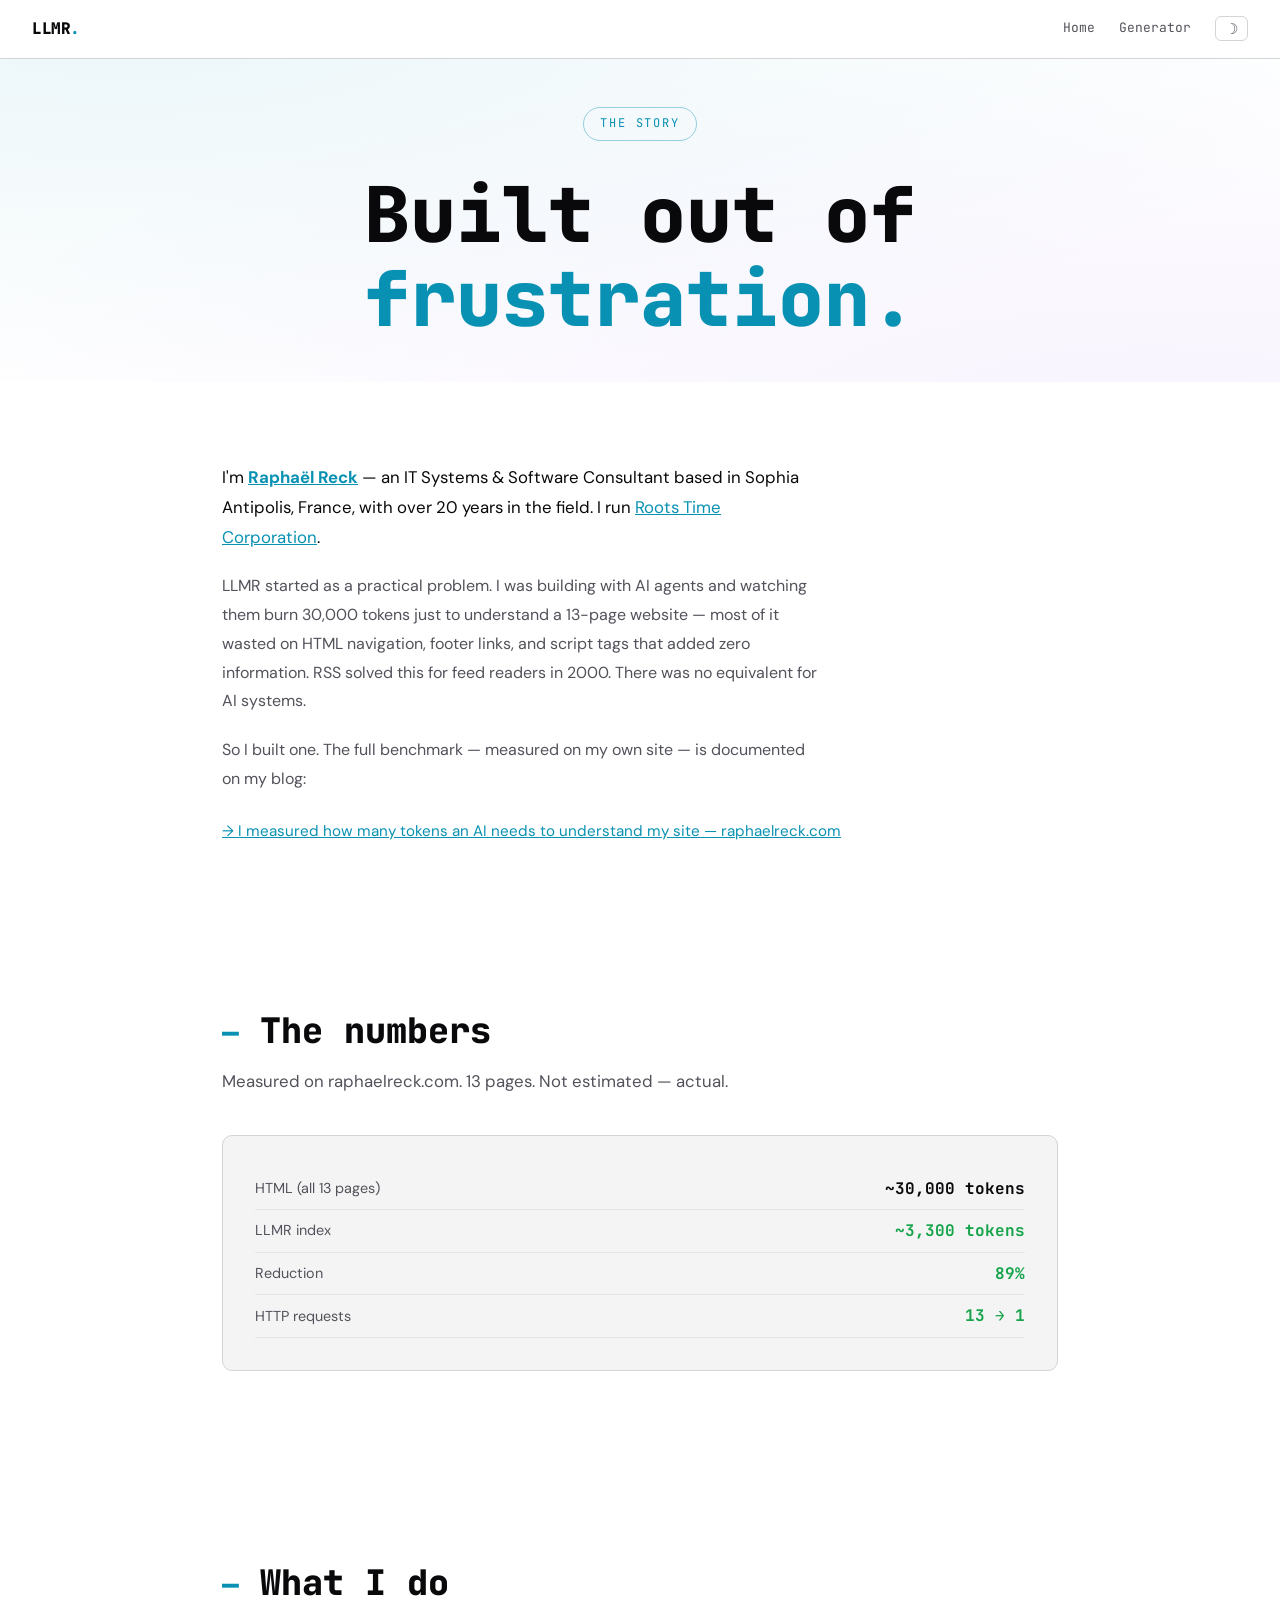
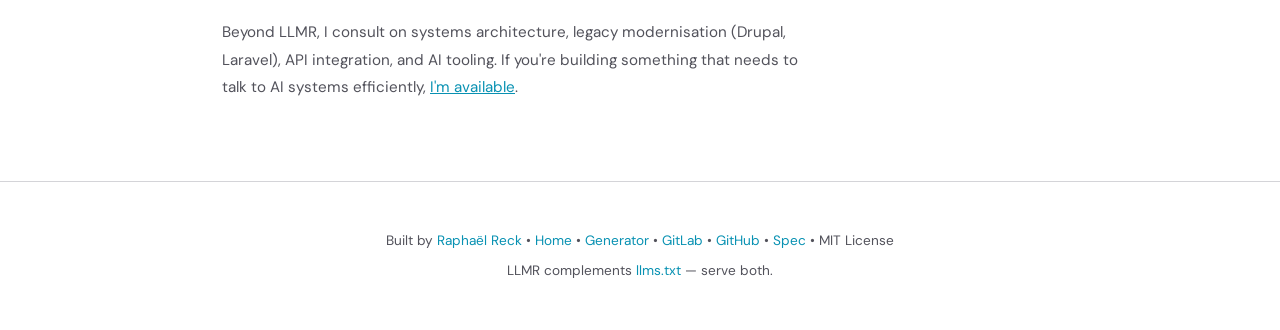
==== about.html @ afdcf579 "New structure — reorganised assets public/style/style.css — moved from root; added dark/light CSS va" ====
<!DOCTYPE html>
<html lang="en">
<head>
    <meta charset="UTF-8">
    <meta name="viewport" content="width=device-width, initial-scale=1.0">

    <title>About LLMR — Built by Raphaël Reck</title>
    <meta name="description" content="LLMR was built by Raphaël Reck, an IT Systems &amp; Software Consultant with 20+ years of experience. Read the story behind the format.">
    <meta name="author" content="Raphaël Reck">
    <meta name="robots" content="index, follow">
    <link rel="canonical" href="https://open-llmr.org/about">
    <link rel="sitemap" type="application/xml" href="/sitemap.xml">

    <script type="application/ld+json">
    {
      "@context": "https://schema.org",
      "@type": "AboutPage",
      "name": "About LLMR",
      "url": "https://open-llmr.org/about",
      "description": "The story behind LLMR and its creator.",
      "author": {
        "@type": "Person",
        "name": "Raphaël Reck",
        "url": "https://raphaelreck.com",
        "jobTitle": "IT Systems & Software Consultant",
        "sameAs": [
          "https://raphaelreck.com",
          "https://gitlab.com/open-llmr",
          "https://github.com/djassoRaph"
        ]
      }
    }
    </script>

    <meta property="og:type" content="profile">
    <meta property="og:url" content="https://open-llmr.org/about">
    <meta property="og:site_name" content="LLMR">
    <meta property="og:title" content="About LLMR — Built by Raphaël Reck">
    <meta property="og:description" content="LLMR was built by Raphaël Reck, an IT Systems &amp; Software Consultant with 20+ years of experience.">
    <meta property="og:image" content="https://open-llmr.org/og-image.png">
    <meta property="og:locale" content="en_US">

    <meta name="twitter:card" content="summary_large_image">
    <meta name="twitter:url" content="https://open-llmr.org/about">
    <meta name="twitter:title" content="About LLMR — Built by Raphaël Reck">
    <meta name="twitter:description" content="Built out of frustration. Raphaël Reck on why AI needed RSS — and why he built it.">
    <meta name="twitter:image" content="https://open-llmr.org/og-image.png">

    <link rel="llmr" type="application/json" href="/llmr.json">
    <link rel="preconnect" href="https://fonts.googleapis.com">
    <link rel="preconnect" href="https://fonts.gstatic.com" crossorigin>
    <link href="https://fonts.googleapis.com/css2?family=JetBrains+Mono:wght@400;700;800&family=DM+Sans:wght@400;500;700&display=swap" rel="stylesheet">
    <link rel="stylesheet" href="public/style/style.css">

    <script>
        (function() {
            var t = localStorage.getItem('llmr-theme') ||
                    (window.matchMedia('(prefers-color-scheme: light)').matches ? 'light' : 'dark');
            document.documentElement.setAttribute('data-theme', t);
        })();
    </script>
</head>
<body>

<nav>
    <a class="nav-logo" href="/">LLMR<span>.</span></a>
    <div class="nav-links">
        <a href="/">Home</a>
        <a href="/generate">Generator</a>
        <button class="theme-toggle" id="themeToggle" aria-label="Switch to light mode">☀</button>
    </div>
</nav>

<main>

<div class="hero hero--compact">
    <div class="badge">The story</div>
    <h1>Built out of<br><span class="accent">frustration.</span></h1>
</div>

<section>
    <p class="prose">
        I'm <a href="https://raphaelreck.com" rel="author"><strong>Raphaël Reck</strong></a> — an IT Systems &amp; Software
        Consultant based in Sophia Antipolis, France, with over 20 years in the field. I run
        <a href="https://raphaelreck.com/roots-time/manifesto.html">Roots Time Corporation</a>.
    </p>

    <p class="prose-muted">
        LLMR started as a practical problem. I was building with AI agents and watching them burn 30,000 tokens just to
        understand a 13-page website — most of it wasted on HTML navigation, footer links, and script tags that added
        zero information. RSS solved this for feed readers in 2000. There was no equivalent for AI systems.
    </p>

    <p class="prose-muted">
        So I built one. The full benchmark — measured on my own site — is documented on my blog:
    </p>

    <div class="about-cta">
        <a href="https://raphaelreck.com/blog/llmr-benchmark" rel="author">
            &rarr; I measured how many tokens an AI needs to understand my site — raphaelreck.com
        </a>
    </div>
</section>

<section>
    <h2><span class="num" aria-hidden="true">—</span> The numbers</h2>
    <p class="section-sub">Measured on raphaelreck.com. 13 pages. Not estimated — actual.</p>

    <div class="benchmark">
        <div class="benchmark-row">
            <span class="benchmark-label">HTML (all 13 pages)</span>
            <span class="benchmark-val">~30,000 tokens</span>
        </div>
        <div class="benchmark-row">
            <span class="benchmark-label">LLMR index</span>
            <span class="benchmark-val green">~3,300 tokens</span>
        </div>
        <div class="benchmark-row">
            <span class="benchmark-label">Reduction</span>
            <span class="benchmark-val green">89%</span>
        </div>
        <div class="benchmark-row">
            <span class="benchmark-label">HTTP requests</span>
            <span class="benchmark-val green">13 &rarr; 1</span>
        </div>
    </div>
</section>

<section>
    <h2><span class="num" aria-hidden="true">—</span> What I do</h2>
    <p class="prose-sm">
        Beyond LLMR, I consult on systems architecture, legacy modernisation (Drupal, Laravel), API integration, and
        AI tooling. If you're building something that needs to talk to AI systems efficiently,
        <a href="https://raphaelreck.com">I'm available</a>.
    </p>
</section>

</main>

<footer>
    <p>
        Built by <a href="https://raphaelreck.com" rel="author">Raphaël Reck</a> &bull;
        <a href="/">Home</a> &bull;
        <a href="/generate">Generator</a> &bull;
        <a href="https://gitlab.com/open-llmr">GitLab</a> &bull;
        <a href="https://github.com/djassoRaph/open_llmr">GitHub</a> &bull;
        <a href="https://gitlab.com/open-llmr/spec/-/blob/main/SPEC.md">Spec</a> &bull;
        MIT License
    </p>
    <p class="footer-note">LLMR complements <a href="https://llmstxt.org/">llms.txt</a> — serve both.</p>
</footer>

<script src="public/script/theme.js"></script>

</body>
</html>
---- public/style/style.css ----
/* ================================================================
   style.css — LLMR website
   Dark theme by default. Light theme: [data-theme="light"]
   ================================================================ */

/* --- VARIABLES (dark default) --- */
:root {
    --bg:      #0a0a0b;
    --surface: #141416;
    --surface2:#1a1a1e;
    --border:  #2a2a2e;
    --text:    #e4e4e7;
    --muted:   #71717a;
    --accent:  #22d3ee;
    --accent2: #a78bfa;
    --red:     #f87171;
    --green:   #4ade80;
    --mono:    'JetBrains Mono', monospace;
    --sans:    'DM Sans', system-ui, sans-serif;
}

/* --- LIGHT THEME --- */
[data-theme="light"] {
    --bg:      #ffffff;
    --surface: #f4f4f5;
    --surface2:#e4e4e7;
    --border:  #d4d4d8;
    --text:    #09090b;
    --muted:   #52525b;
    --accent:  #0891b2;
    --accent2: #7c3aed;
    --red:     #dc2626;
    --green:   #16a34a;
}

/* --- RESET --- */
*, *::before, *::after { margin: 0; padding: 0; box-sizing: border-box; }

html { scroll-behavior: smooth; }

body {
    font-family: var(--sans);
    background: var(--bg);
    color: var(--text);
    line-height: 1.6;
    -webkit-font-smoothing: antialiased;
}

/* --- NAV --- */
nav {
    display: flex;
    align-items: center;
    justify-content: space-between;
    padding: 1rem 2rem;
    border-bottom: 1px solid var(--border);
    position: sticky;
    top: 0;
    z-index: 100;
    background: var(--bg);
}

.nav-logo {
    font-family: var(--mono);
    font-weight: 800;
    font-size: 16px;
    color: var(--text);
    text-decoration: none;
    letter-spacing: -0.5px;
}

.nav-logo span { color: var(--accent); }

.nav-links {
    display: flex;
    align-items: center;
    gap: 1.5rem;
}

.nav-links a {
    font-size: 13px;
    color: var(--muted);
    font-family: var(--mono);
    text-decoration: none;
    transition: color .15s;
}

.nav-links a:hover { color: var(--text); }

/* --- THEME TOGGLE BUTTON --- */
.theme-toggle {
    background: none;
    border: 1px solid var(--border);
    border-radius: 6px;
    color: var(--muted);
    cursor: pointer;
    font-size: 15px;
    padding: 4px 9px;
    line-height: 1;
    transition: all .2s;
}

.theme-toggle:hover {
    border-color: var(--accent);
    color: var(--accent);
}

/* --- HERO --- */
.hero {
    min-height: 100vh;
    display: flex;
    flex-direction: column;
    align-items: center;
    justify-content: center;
    text-align: center;
    padding: 2rem;
    position: relative;
    overflow: hidden;
}

.hero::before {
    content: '';
    position: absolute;
    top: -50%; left: -50%;
    width: 200%; height: 200%;
    background:
        radial-gradient(ellipse at 30% 20%, rgba(34,211,238,0.06) 0%, transparent 50%),
        radial-gradient(ellipse at 70% 80%, rgba(167,139,250,0.04) 0%, transparent 50%);
    pointer-events: none;
}

[data-theme="light"] .hero::before {
    background:
        radial-gradient(ellipse at 30% 20%, rgba(8,145,178,0.08) 0%, transparent 50%),
        radial-gradient(ellipse at 70% 80%, rgba(124,58,237,0.06) 0%, transparent 50%);
}

.hero--compact {
    min-height: auto;
    padding-top: 3rem;
    padding-bottom: 1rem;
}

.badge {
    display: inline-block;
    font-family: var(--mono);
    font-size: 0.75rem;
    letter-spacing: 0.15em;
    text-transform: uppercase;
    color: var(--accent);
    border: 1px solid rgba(34,211,238,0.3);
    padding: 0.4rem 1rem;
    border-radius: 99px;
    margin-bottom: 2rem;
    animation: fadeIn 0.6s ease-out;
}

[data-theme="light"] .badge { border-color: rgba(8,145,178,0.4); }

h1 {
    font-family: var(--mono);
    font-size: clamp(2.5rem, 6vw, 5rem);
    font-weight: 800;
    line-height: 1.1;
    margin-bottom: 1.5rem;
    animation: fadeIn 0.6s ease-out 0.1s both;
}

h1 .accent { color: var(--accent); }

.subtitle {
    font-size: clamp(1.1rem, 2vw, 1.4rem);
    color: var(--muted);
    max-width: 600px;
    margin-bottom: 3rem;
    animation: fadeIn 0.6s ease-out 0.2s both;
}

/* --- TOKEN COUNTER --- */
.counter-wrap {
    display: flex;
    align-items: center;
    gap: 2rem;
    margin-bottom: 3rem;
    flex-wrap: wrap;
    justify-content: center;
    animation: fadeIn 0.8s ease-out 0.4s both;
}

.counter { text-align: center; }

.counter-num {
    font-family: var(--mono);
    font-size: clamp(2.5rem, 5vw, 4rem);
    font-weight: 800;
    line-height: 1;
}

.counter-label { font-size: 0.85rem; color: var(--muted); margin-top: 0.25rem; }

.counter-old .counter-num {
    color: var(--red);
    text-decoration: line-through;
    text-decoration-thickness: 3px;
    opacity: 0.6;
}

.counter-new .counter-num { color: var(--green); }

.counter-arrow { font-size: 2rem; color: var(--accent); }

.counter-pct {
    font-family: var(--mono);
    font-size: clamp(3rem, 6vw, 5rem);
    font-weight: 800;
    color: var(--accent);
    line-height: 1;
}

.counter-pct-label { font-size: 0.85rem; color: var(--muted); }

/* --- BUTTONS & CTA --- */
.cta-row {
    display: flex;
    gap: 1rem;
    flex-wrap: wrap;
    justify-content: center;
    animation: fadeIn 0.6s ease-out 0.5s both;
}

.btn {
    display: inline-flex;
    align-items: center;
    gap: 0.5rem;
    padding: 0.8rem 1.6rem;
    border-radius: 8px;
    font-family: var(--mono);
    font-size: 0.9rem;
    font-weight: 700;
    text-decoration: none;
    transition: all 0.2s;
    cursor: pointer;
    border: none;
}

.btn-primary {
    background: var(--accent);
    color: var(--bg);
}

.btn-primary:hover {
    background: #67e8f9;
    transform: translateY(-2px);
    box-shadow: 0 8px 30px rgba(34,211,238,0.2);
}

[data-theme="light"] .btn-primary:hover { background: #06b6d4; }

.btn-ghost {
    background: transparent;
    color: var(--text);
    border: 1px solid var(--border);
}

.btn-ghost:hover {
    border-color: var(--accent);
    color: var(--accent);
}

/* "Try it" button — accent2 (purple) */
.btn-try {
    background: transparent;
    color: var(--accent2);
    border: 1px solid var(--accent2);
}

.btn-try:hover {
    background: rgba(167,139,250,0.1);
    transform: translateY(-2px);
    box-shadow: 0 8px 30px rgba(167,139,250,0.15);
}

[data-theme="light"] .btn-try:hover { background: rgba(124,58,237,0.08); }

/* --- SECTIONS --- */
section {
    max-width: 900px;
    margin: 0 auto;
    padding: 5rem 2rem;
}

h2 {
    font-family: var(--mono);
    font-size: clamp(1.5rem, 3vw, 2.2rem);
    font-weight: 800;
    margin-bottom: 0.5rem;
}

h2 .num { color: var(--accent); font-size: 0.8em; }

.section-sub {
    color: var(--muted);
    margin-bottom: 2.5rem;
    font-size: 1.05rem;
}

/* --- CODE BLOCK --- */
.code-block {
    background: var(--surface);
    border: 1px solid var(--border);
    border-radius: 10px;
    overflow: hidden;
    margin: 1.5rem 0;
}

.code-header {
    display: flex;
    align-items: center;
    justify-content: space-between;
    padding: 0.6rem 1rem;
    border-bottom: 1px solid var(--border);
    font-family: var(--mono);
    font-size: 0.75rem;
    color: var(--muted);
}

.code-body {
    padding: 1.2rem 1.5rem;
    font-family: var(--mono);
    font-size: 0.85rem;
    line-height: 1.7;
    overflow-x: auto;
}

.code-body .key { color: var(--accent); }
.code-body .str { color: var(--green); }
.code-body .num { color: var(--accent2); }
.code-body .dim { color: var(--muted); }

/* --- INSTALL TABS --- */
.tabs {
    display: flex;
    border-bottom: 1px solid var(--border);
}

.tab {
    padding: 0.6rem 1.2rem;
    font-family: var(--mono);
    font-size: 0.8rem;
    color: var(--muted);
    cursor: pointer;
    border: none;
    background: none;
    border-bottom: 2px solid transparent;
    transition: all 0.2s;
}

.tab:hover { color: var(--text); }
.tab.active { color: var(--accent); border-bottom-color: var(--accent); }

.tab-content { display: none; }
.tab-content.active { display: block; }

.install-cmd {
    padding: 1.2rem 1.5rem;
    font-family: var(--mono);
    font-size: 0.9rem;
    background: var(--surface);
    border: 1px solid var(--border);
    border-top: none;
    border-radius: 0 0 10px 10px;
    color: var(--green);
    cursor: pointer;
    position: relative;
}

.install-cmd:hover::after {
    content: 'click to copy';
    position: absolute;
    right: 1rem;
    top: 50%;
    transform: translateY(-50%);
    font-size: 0.7rem;
    color: var(--muted);
}

/* --- COMPARISON TABLE --- */
.compare-table {
    width: 100%;
    border-collapse: collapse;
    font-family: var(--mono);
    font-size: 0.85rem;
    margin: 1.5rem 0;
}

.compare-table th,
.compare-table td {
    padding: 0.8rem 1rem;
    text-align: left;
    border-bottom: 1px solid var(--border);
}

.compare-table th {
    color: var(--muted);
    font-weight: 400;
    font-size: 0.75rem;
    text-transform: uppercase;
    letter-spacing: 0.1em;
}

.compare-table .win  { color: var(--green); font-weight: 700; }
.compare-table .lose { color: var(--muted); }

/* --- BENCHMARK --- */
.benchmark {
    background: var(--surface);
    border: 1px solid var(--border);
    border-radius: 10px;
    padding: 2rem;
    margin: 1.5rem 0;
}

.benchmark-title {
    font-family: var(--mono);
    font-size: 0.75rem;
    color: var(--muted);
    text-transform: uppercase;
    letter-spacing: 0.15em;
    margin-bottom: 1rem;
}

.benchmark-row {
    display: flex;
    justify-content: space-between;
    align-items: center;
    padding: 0.5rem 0;
    border-bottom: 1px solid rgba(255,255,255,0.05);
}

[data-theme="light"] .benchmark-row { border-bottom-color: rgba(0,0,0,0.06); }

.benchmark-label { color: var(--muted); font-size: 0.9rem; }
.benchmark-val   { font-family: var(--mono); font-weight: 700; }
.benchmark-val.green { color: var(--green); }

/* --- FOOTER --- */
footer {
    text-align: center;
    padding: 3rem 2rem;
    color: var(--muted);
    font-size: 0.85rem;
    border-top: 1px solid var(--border);
}

footer a { color: var(--accent); text-decoration: none; }
footer a:hover { text-decoration: underline; }

/* --- ANIMATIONS --- */
@keyframes fadeIn {
    from { opacity: 0; transform: translateY(20px); }
    to   { opacity: 1; transform: translateY(0); }
}

/* --- UTILITY --- */
.visually-hidden {
    position: absolute;
    width: 1px; height: 1px;
    padding: 0; margin: -1px;
    overflow: hidden; clip: rect(0,0,0,0);
    white-space: nowrap; border: 0;
}

.text-center { text-align: center; }

/* --- IN-TEXT LINK COLOURS --- */
.section-sub a   { color: var(--accent); }
.section-note a  { color: var(--accent); }
.compare-table a { color: var(--accent); text-decoration: none; }
.compare-table a:hover { text-decoration: underline; }

/* --- PROSE (about page) --- */
.prose {
    font-size: 1.05rem;
    line-height: 1.8;
    max-width: 600px;
    color: var(--text);
}

.prose-muted {
    font-size: 1rem;
    line-height: 1.8;
    max-width: 600px;
    color: var(--muted);
    margin-top: 1.25rem;
}

.prose-sm {
    font-size: 0.95rem;
    line-height: 1.8;
    max-width: 600px;
    color: var(--muted);
}

.prose a,
.prose-muted a,
.prose-sm a { color: var(--accent); }

/* --- ABOUT CTA --- */
.about-cta { margin-top: 1.5rem; }
.about-cta a { color: var(--accent); font-size: 0.95rem; }

/* --- INLINE CODE --- */
.code-inline {
    color: var(--accent);
    font-family: var(--mono);
    font-size: 0.85rem;
}

/* --- NOTES --- */
.section-note  { color: var(--muted); font-size: 0.85rem; margin-top: 1rem; }
.install-note  { margin-top: 1.5rem; color: var(--muted); font-size: 0.9rem; }
.footer-note   { margin-top: 0.5rem; color: var(--muted); }

/* --- RESPONSIVE --- */
@media (max-width: 640px) {
    nav             { padding: 0.75rem 1rem; }
    .nav-links      { gap: 1rem; }
    .counter-wrap   { gap: 1rem; }
    .counter-arrow  { display: none; }
    section         { padding: 3rem 1.5rem; }
    .cta-row        { gap: 0.75rem; }
}
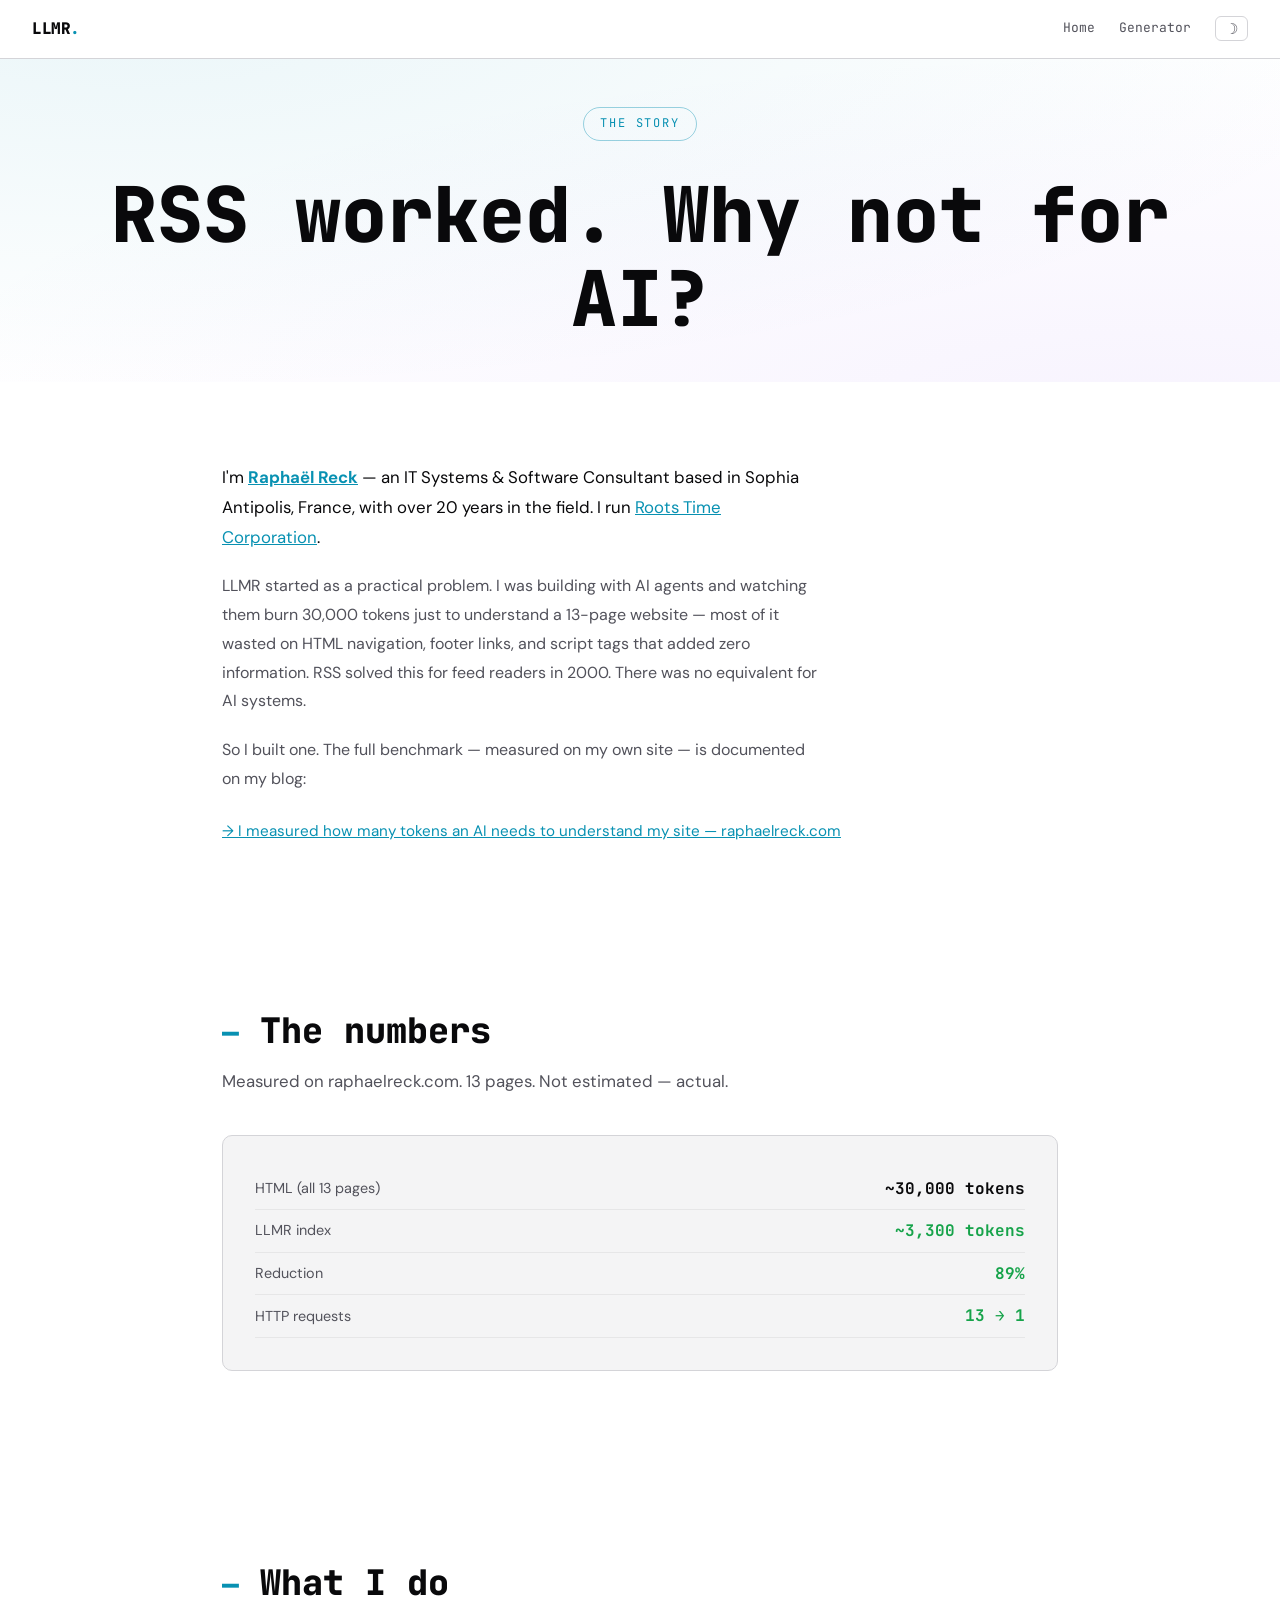
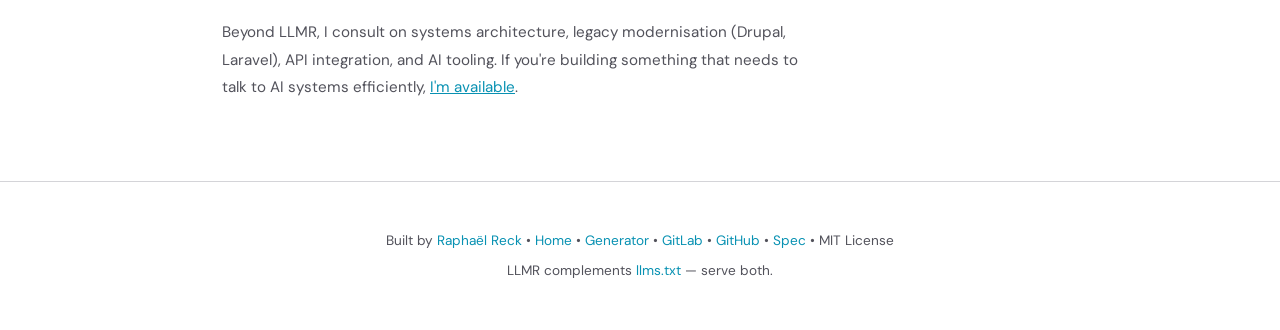
==== commit 7b05d565: "Update fix php 24 log." ====
--- a/about.html
+++ b/about.html
@@ -8,7 +8,7 @@
     <meta name="description" content="LLMR was built by Raphaël Reck, an IT Systems &amp; Software Consultant with 20+ years of experience. Read the story behind the format.">
     <meta name="author" content="Raphaël Reck">
     <meta name="robots" content="index, follow">
-    <link rel="canonical" href="https://open-llmr.org/about">
+    <link rel="canonical" href="https://open-llmr.org/about.html">
     <link rel="sitemap" type="application/xml" href="/sitemap.xml">
 
     <script type="application/ld+json">
@@ -33,7 +33,7 @@
     </script>
 
     <meta property="og:type" content="profile">
-    <meta property="og:url" content="https://open-llmr.org/about">
+    <meta property="og:url" content="https://open-llmr.org/about.html">
     <meta property="og:site_name" content="LLMR">
     <meta property="og:title" content="About LLMR — Built by Raphaël Reck">
     <meta property="og:description" content="LLMR was built by Raphaël Reck, an IT Systems &amp; Software Consultant with 20+ years of experience.">
@@ -41,9 +41,9 @@
     <meta property="og:locale" content="en_US">
 
     <meta name="twitter:card" content="summary_large_image">
-    <meta name="twitter:url" content="https://open-llmr.org/about">
+    <meta name="twitter:url" content="https://open-llmr.org/about.html">
     <meta name="twitter:title" content="About LLMR — Built by Raphaël Reck">
-    <meta name="twitter:description" content="Built out of frustration. Raphaël Reck on why AI needed RSS — and why he built it.">
+    <meta name="twitter:description" content="RSS worked. Why not for AI?. Raphaël Reck on why AI needed RSS — and why he built it.">
     <meta name="twitter:image" content="https://open-llmr.org/og-image.png">
 
     <link rel="llmr" type="application/json" href="/llmr.json">
@@ -65,8 +65,8 @@
 <nav>
     <a class="nav-logo" href="/">LLMR<span>.</span></a>
     <div class="nav-links">
-        <a href="/">Home</a>
-        <a href="/generate">Generator</a>
+        <a href="/index.html">Home</a>
+        <a href="/generate.html">Generator</a>
         <button class="theme-toggle" id="themeToggle" aria-label="Switch to light mode">☀</button>
     </div>
 </nav>
@@ -75,7 +75,7 @@
 
 <div class="hero hero--compact">
     <div class="badge">The story</div>
-    <h1>Built out of<br><span class="accent">frustration.</span></h1>
+    <h1>RSS worked. Why not for AI?</h1>
 </div>
 
 <section>
@@ -141,7 +141,7 @@
     <p>
         Built by <a href="https://raphaelreck.com" rel="author">Raphaël Reck</a> &bull;
         <a href="/">Home</a> &bull;
-        <a href="/generate">Generator</a> &bull;
+        <a href="/generate.html">Generator</a> &bull;
         <a href="https://gitlab.com/open-llmr">GitLab</a> &bull;
         <a href="https://github.com/djassoRaph/open_llmr">GitHub</a> &bull;
         <a href="https://gitlab.com/open-llmr/spec/-/blob/main/SPEC.md">Spec</a> &bull;
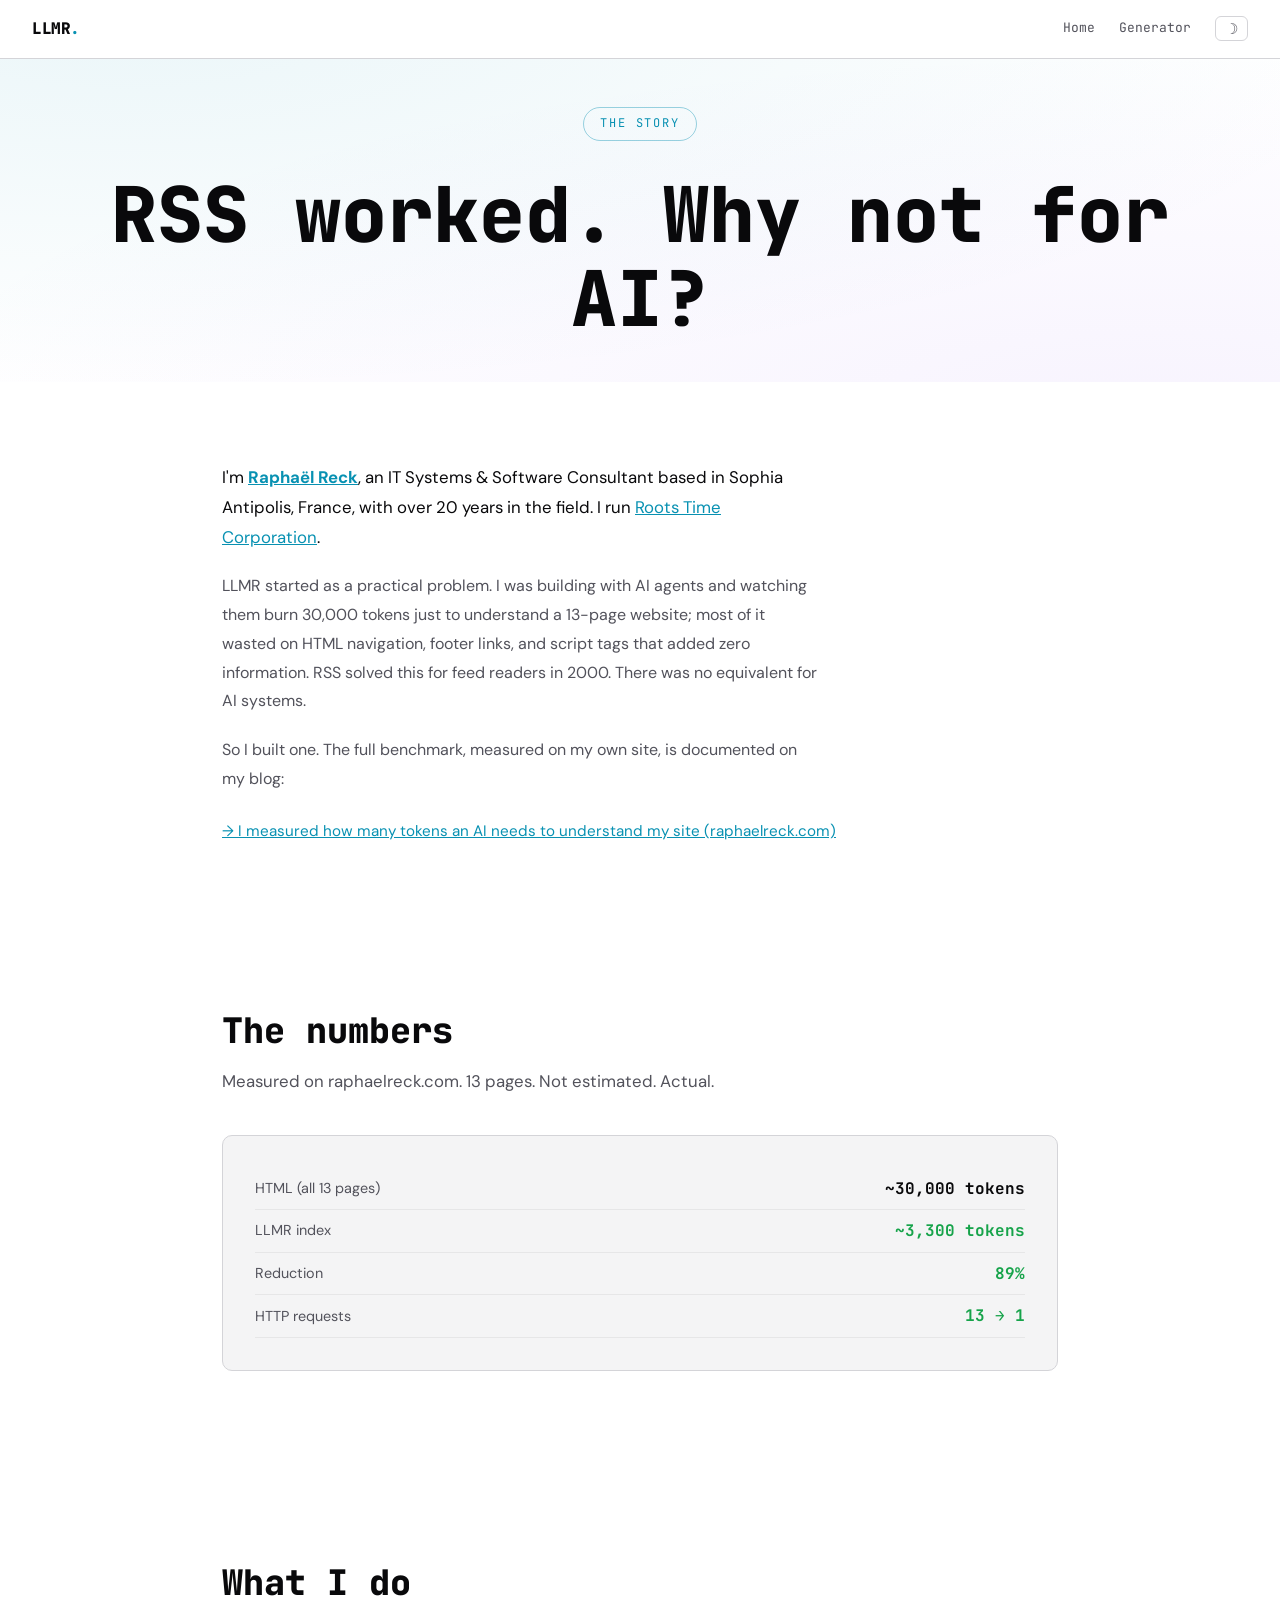
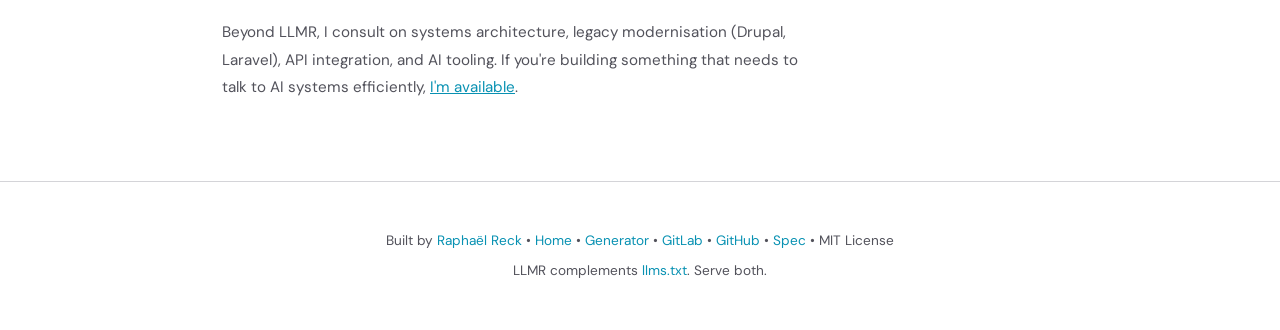
==== commit fa7b9e5b: "Remove em dashes." ====
--- a/about.html
+++ b/about.html
@@ -4,7 +4,7 @@
     <meta charset="UTF-8">
     <meta name="viewport" content="width=device-width, initial-scale=1.0">
 
-    <title>About LLMR — Built by Raphaël Reck</title>
+    <title>About LLMR: Built by Raphaël Reck</title>
     <meta name="description" content="LLMR was built by Raphaël Reck, an IT Systems &amp; Software Consultant with 20+ years of experience. Read the story behind the format.">
     <meta name="author" content="Raphaël Reck">
     <meta name="robots" content="index, follow">
@@ -16,7 +16,7 @@
       "@context": "https://schema.org",
       "@type": "AboutPage",
       "name": "About LLMR",
-      "url": "https://open-llmr.org/about",
+      "url": "https://open-llmr.org/about.html",
       "description": "The story behind LLMR and its creator.",
       "author": {
         "@type": "Person",
@@ -35,15 +35,15 @@
     <meta property="og:type" content="profile">
     <meta property="og:url" content="https://open-llmr.org/about.html">
     <meta property="og:site_name" content="LLMR">
-    <meta property="og:title" content="About LLMR — Built by Raphaël Reck">
+    <meta property="og:title" content="About LLMR: Built by Raphaël Reck">
     <meta property="og:description" content="LLMR was built by Raphaël Reck, an IT Systems &amp; Software Consultant with 20+ years of experience.">
     <meta property="og:image" content="https://open-llmr.org/og-image.png">
     <meta property="og:locale" content="en_US">
 
     <meta name="twitter:card" content="summary_large_image">
     <meta name="twitter:url" content="https://open-llmr.org/about.html">
-    <meta name="twitter:title" content="About LLMR — Built by Raphaël Reck">
-    <meta name="twitter:description" content="RSS worked. Why not for AI?. Raphaël Reck on why AI needed RSS — and why he built it.">
+    <meta name="twitter:title" content="About LLMR: Built by Raphaël Reck">
+    <meta name="twitter:description" content="RSS worked. Why not for AI?. Raphaël Reck on why AI needed RSS, and why he built it.">
     <meta name="twitter:image" content="https://open-llmr.org/og-image.png">
 
     <link rel="llmr" type="application/json" href="/llmr.json">
@@ -65,7 +65,7 @@
 <nav>
     <a class="nav-logo" href="/">LLMR<span>.</span></a>
     <div class="nav-links">
-        <a href="/index.html">Home</a>
+        <a href="/">Home</a>
         <a href="/generate.html">Generator</a>
         <button class="theme-toggle" id="themeToggle" aria-label="Switch to light mode">☀</button>
     </div>
@@ -80,31 +80,31 @@
 
 <section>
     <p class="prose">
-        I'm <a href="https://raphaelreck.com" rel="author"><strong>Raphaël Reck</strong></a> — an IT Systems &amp; Software
+        I'm <a href="https://raphaelreck.com" rel="author"><strong>Raphaël Reck</strong></a>, an IT Systems &amp; Software
         Consultant based in Sophia Antipolis, France, with over 20 years in the field. I run
         <a href="https://raphaelreck.com/roots-time/manifesto.html">Roots Time Corporation</a>.
     </p>
 
     <p class="prose-muted">
         LLMR started as a practical problem. I was building with AI agents and watching them burn 30,000 tokens just to
-        understand a 13-page website — most of it wasted on HTML navigation, footer links, and script tags that added
+        understand a 13-page website; most of it wasted on HTML navigation, footer links, and script tags that added
         zero information. RSS solved this for feed readers in 2000. There was no equivalent for AI systems.
     </p>
 
     <p class="prose-muted">
-        So I built one. The full benchmark — measured on my own site — is documented on my blog:
+        So I built one. The full benchmark, measured on my own site, is documented on my blog:
     </p>
 
     <div class="about-cta">
-        <a href="https://raphaelreck.com/blog/llmr-benchmark" rel="author">
-            &rarr; I measured how many tokens an AI needs to understand my site — raphaelreck.com
+        <a href="https://raphaelreck.com/blog/llmr-benchmark-update.html" rel="author">
+            &rarr; I measured how many tokens an AI needs to understand my site (raphaelreck.com)
         </a>
     </div>
 </section>
 
 <section>
-    <h2><span class="num" aria-hidden="true">—</span> The numbers</h2>
-    <p class="section-sub">Measured on raphaelreck.com. 13 pages. Not estimated — actual.</p>
+    <h2><span class="num" aria-hidden="true"></span> The numbers</h2>
+    <p class="section-sub">Measured on raphaelreck.com. 13 pages. Not estimated. Actual.</p>
 
     <div class="benchmark">
         <div class="benchmark-row">
@@ -127,7 +127,7 @@
 </section>
 
 <section>
-    <h2><span class="num" aria-hidden="true">—</span> What I do</h2>
+    <h2><span class="num" aria-hidden="true"></span> What I do</h2>
     <p class="prose-sm">
         Beyond LLMR, I consult on systems architecture, legacy modernisation (Drupal, Laravel), API integration, and
         AI tooling. If you're building something that needs to talk to AI systems efficiently,
@@ -147,7 +147,7 @@
         <a href="https://gitlab.com/open-llmr/spec/-/blob/main/SPEC.md">Spec</a> &bull;
         MIT License
     </p>
-    <p class="footer-note">LLMR complements <a href="https://llmstxt.org/">llms.txt</a> — serve both.</p>
+    <p class="footer-note">LLMR complements <a href="https://llmstxt.org/">llms.txt</a>. Serve both.</p>
 </footer>
 
 <script src="public/script/theme.js"></script>
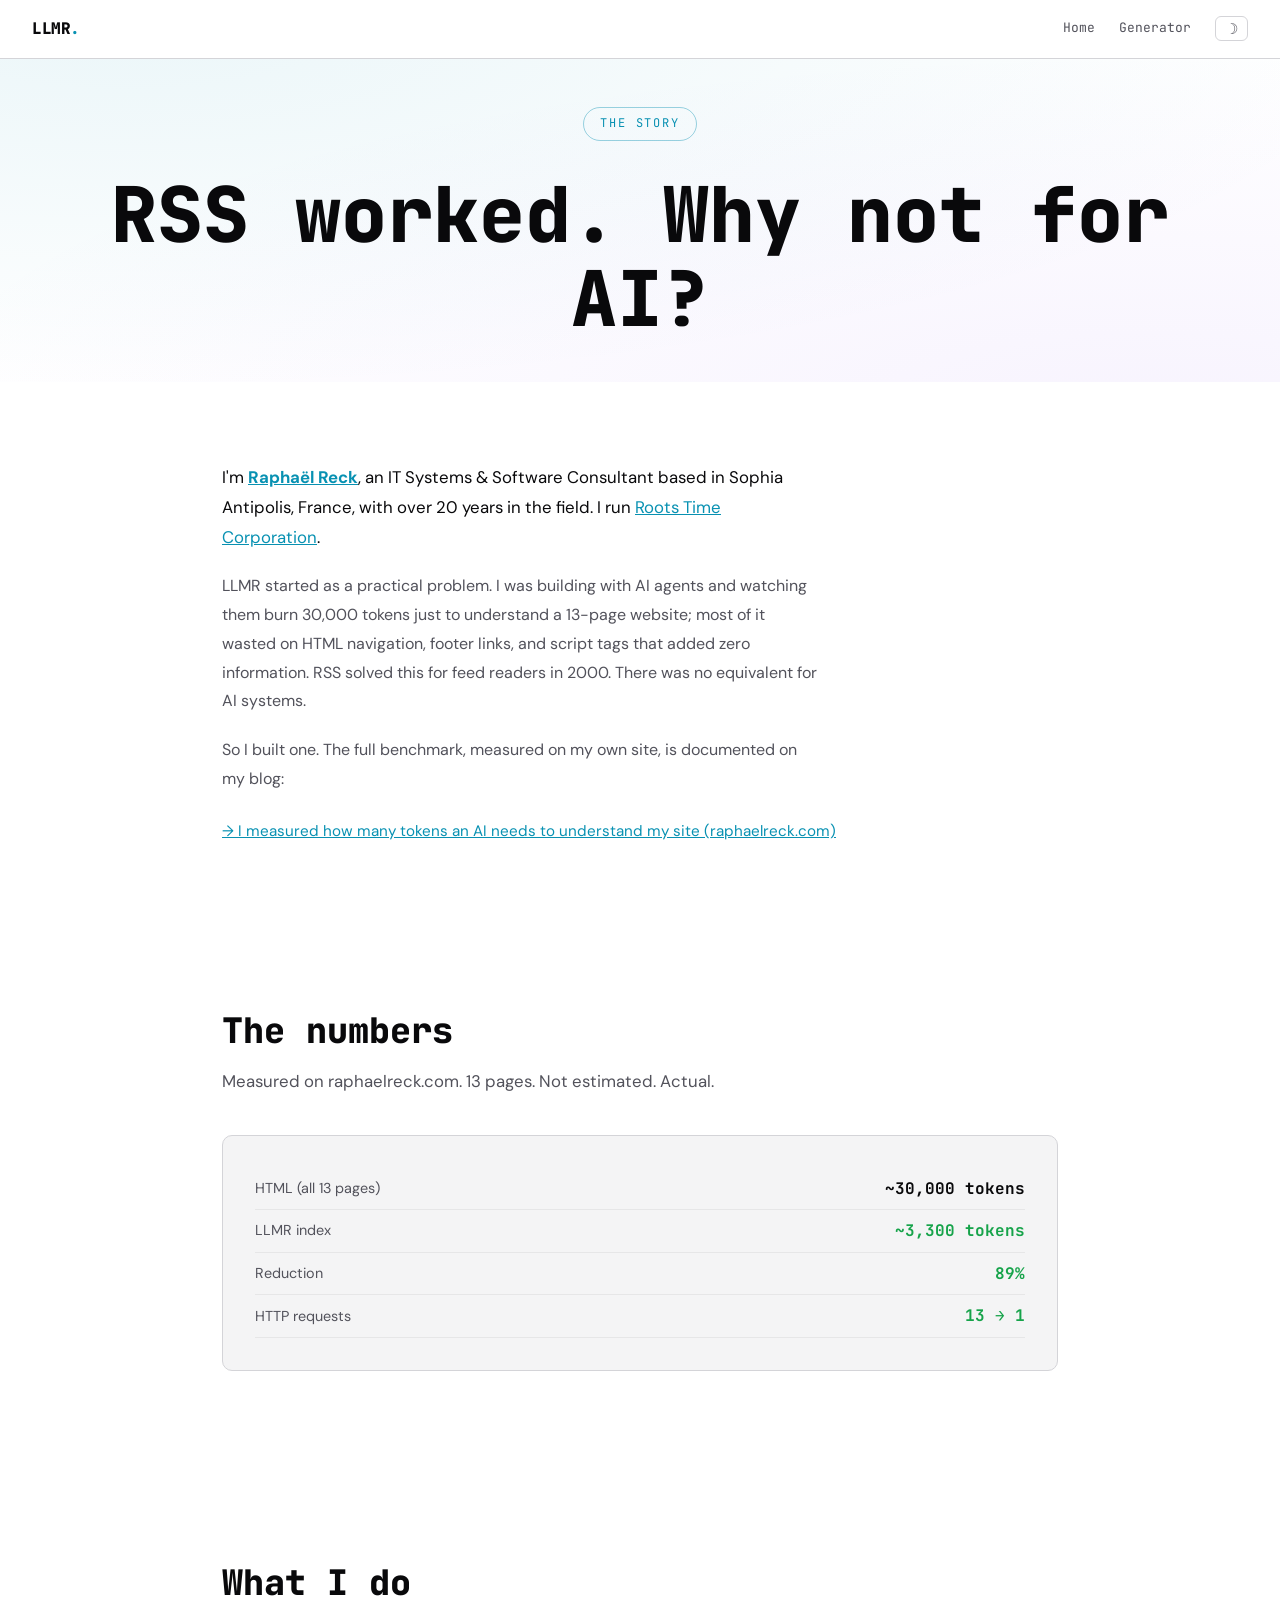
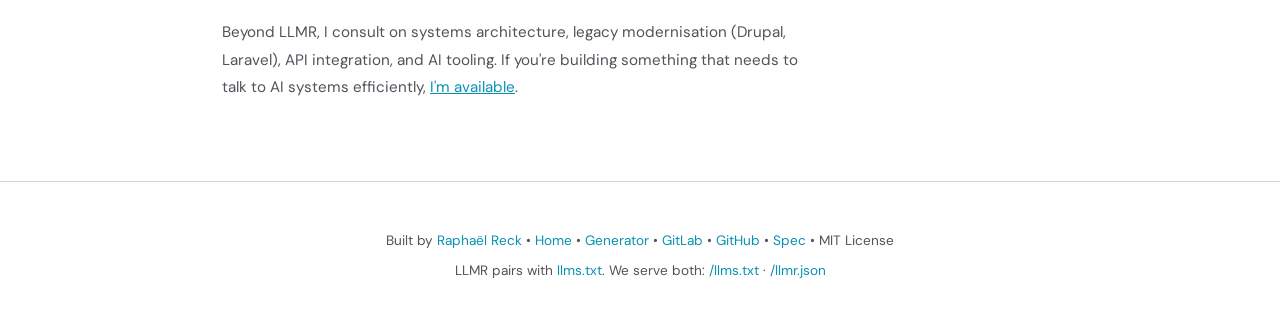
==== commit 9334e227: "feat: explain and serve the llms.txt + llmr.json pair (LLMR v2.1) - Section 03 is now "Two files, tw" ====
--- a/about.html
+++ b/about.html
@@ -7,6 +7,7 @@
     <title>About LLMR: Built by Raphaël Reck</title>
     <meta name="description" content="LLMR was built by Raphaël Reck, an IT Systems &amp; Software Consultant with 20+ years of experience. Read the story behind the format.">
     <meta name="author" content="Raphaël Reck">
+    <meta name="keywords" content="llmr, about llmr, Raphaël Reck, RSS for AI, AI agents, token usage, site index, benchmark, Roots Time Corporation">
     <meta name="robots" content="index, follow">
     <link rel="canonical" href="https://open-llmr.org/about.html">
     <link rel="sitemap" type="application/xml" href="/sitemap.xml">
@@ -18,6 +19,7 @@
       "name": "About LLMR",
       "url": "https://open-llmr.org/about.html",
       "description": "The story behind LLMR and its creator.",
+      "dateModified": "2026-10-24",
       "author": {
         "@type": "Person",
         "name": "Raphaël Reck",
@@ -147,7 +149,7 @@
         <a href="https://gitlab.com/open-llmr/spec/-/blob/main/SPEC.md">Spec</a> &bull;
         MIT License
     </p>
-    <p class="footer-note">LLMR complements <a href="https://llmstxt.org/">llms.txt</a>. Serve both.</p>
+    <p class="footer-note">LLMR pairs with <a href="https://llmstxt.org/">llms.txt</a>. We serve both: <a href="/llms.txt">/llms.txt</a> &middot; <a href="/llmr.json">/llmr.json</a></p>
 </footer>
 
 <script src="public/script/theme.js"></script>
--- a/public/style/style.css
+++ b/public/style/style.css
@@ -469,8 +469,6 @@
     white-space: nowrap; border: 0;
 }
 
-.text-center { text-align: center; }
-
 /* --- IN-TEXT LINK COLOURS --- */
 .section-sub a   { color: var(--accent); }
 .section-note a  { color: var(--accent); }
